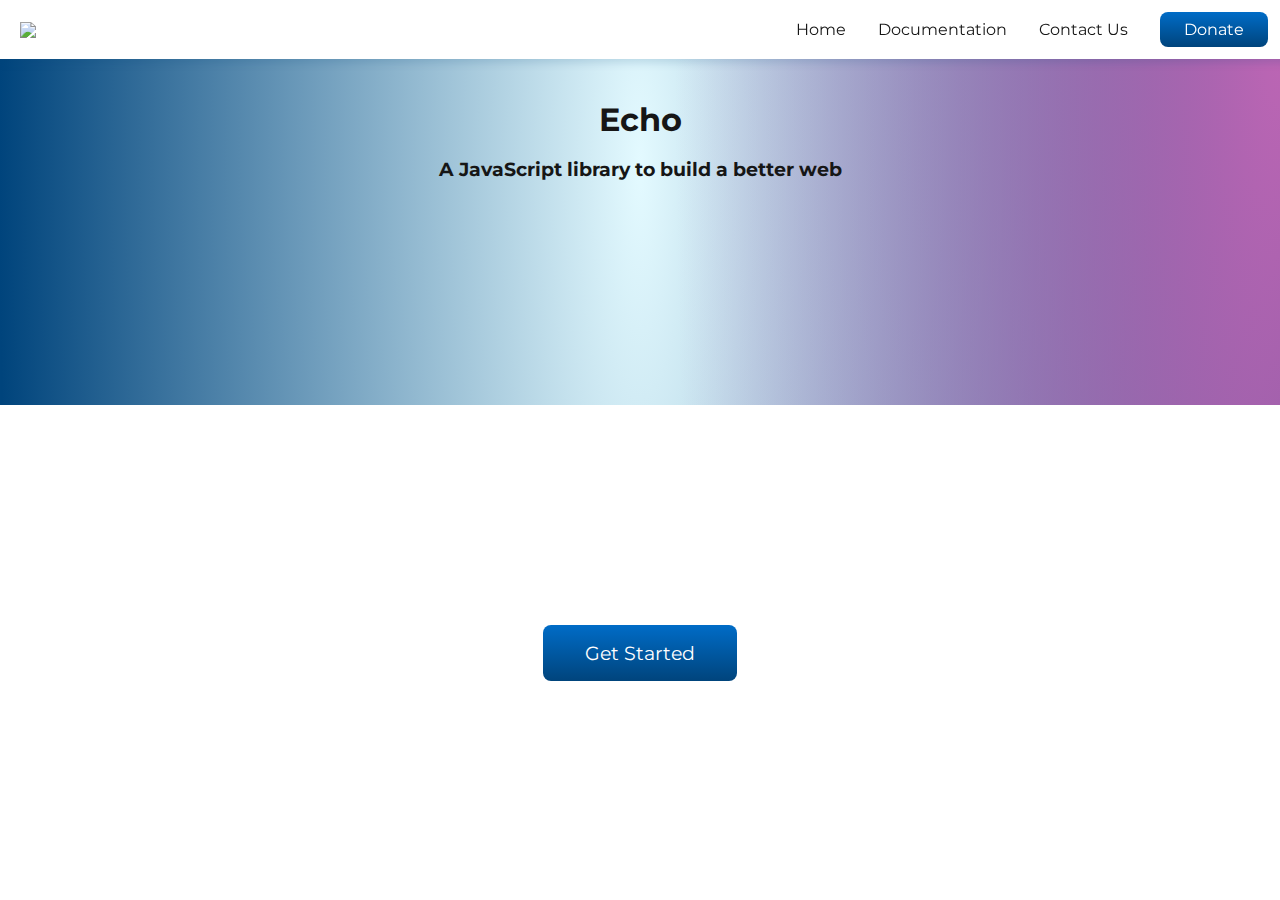
==== web/index.html @ 18caff12 "Moved website files into a folder" ====
<!DOCTYPE html>
<html>
	<head>
		<title>Echo | Home</title>
		<meta charset="utf-8">
		<meta lang="en">

		<script type="module" src="../lib/echo.js"></script>
		<link rel="stylesheet" href="styles.css" class="css">
		<link rel="shortcut icon" type="image/svg" href="./assets/logo.svg">
		<link href='https://fonts.googleapis.com/css?family=Montserrat' rel='stylesheet'>
	</head>
	<body>
		<echo-header></echo-header>

		<main>
			<div id="gradient">
				<div id="title">
					<h1>Echo</h1>
					<h3>A JavaScript library to build a better web</h3>
				</div>
				<div id="curve">test</div>
			</div>

			<div id="cta-box">
				<a class="call-to-action" href="/">Get Started</a>
			</div>
		</main>

		<script type="text/javascript" src="./main.js"></script>
	</body>
</html>
---- web/styles.css ----
:root {
	--dark-blue: 0, 68, 124;
	--magenta: 191, 102, 181;
	--text: 22, 22, 22;
}

html, body {
	margin: 0;
	padding: 0;
	font-family: 'Montserrat';
	font-size: 16px;
	color: rgb(var(--text));
}

echo-header header {
	position: fixed;
	top: 0;
	width: 100%;
	background-color: #fff;
	box-shadow: 0 4px 8px 0 rgba(var(--dark-blue), .15);
	display: flex;
	flex-direction: row;
	justify-content: space-between;
	align-items: center;
	padding: 4px;
	z-index: 1;
}

main {
	position: relative;
	height: 100vh;
}

.call-to-action {
	background: linear-gradient(rgb(0, 108, 199), rgb(var(--dark-blue)));
	border: none;
	outline: none;
	border-radius: 8px;
	color: white;
	font-size: 1.2rem;
	font-family: 'Montserrat';
	padding: 16px 42px;
	margin: 0 16px;
	cursor: pointer;
	text-decoration: none;
}

#cta-box {
	display: flex;
	justify-content: center;
	align-items: center;
	width: 100%;
	height: 55%;
}

#donate-btn {
	background: linear-gradient(rgb(0, 108, 199), rgb(var(--dark-blue)));
	border: none;
	outline: none;
	border-radius: 8px;
	color: white;
	font-size: 1rem;
	font-family: 'Montserrat';
	padding: 8px 24px;
	margin: 0 16px;
	cursor: pointer;
}

#curve {
	position: absolute;
	bottom: 0;
	width: 100%;
	height: 100%;
	background-image: url('assets/curve.svg');
	background-repeat: no-repeat;
	background-position: bottom;
	background-size: 100%;
}

#gradient {
	position: relative;
	width: 100%;
	height: 45%;
	background: radial-gradient(47.33% 709.16% at 100% 0%, #BF66B5 0%, rgba(212, 71, 248, 0) 100%), 
							radial-gradient(50% 749.22% at 50% 40.99%, rgba(200, 245, 255, 0.5) 0%, #00447C 100%);
	box-sizing: border-box;
	padding: 100px 0 0 0;
}

#logo {
	width: 48px;
	margin: 0 16px;
}

#nav-links {
	display: flex;
	flex-direction: row;
	justify-content: space-between;
	align-items: center;
	list-style: none;
	margin: 8px 0;
}

#nav-links a {
	text-decoration: none;
	color: rgb(var(--text));
	padding: 0 16px;
}

#title {
	display: flex;
	flex-direction: column;
	justify-content: center;
	align-items: center;
}

#title h1 {
	margin: 0;
}
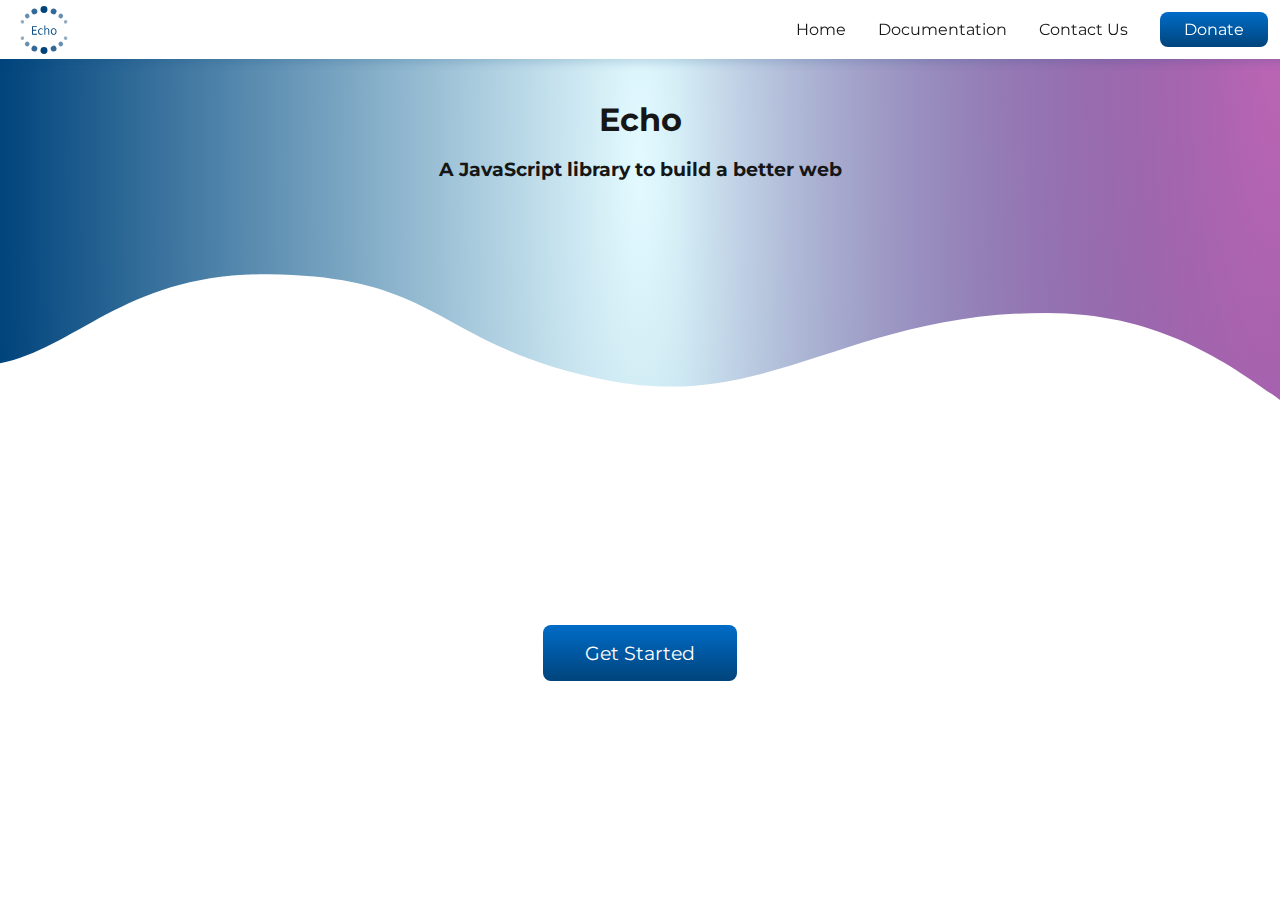
==== commit ce86ee4c: "File path fixes for website" ====
--- a/web/index.html
+++ b/web/index.html
@@ -7,7 +7,7 @@
 
 		<script type="module" src="../lib/echo.js"></script>
 		<link rel="stylesheet" href="styles.css" class="css">
-		<link rel="shortcut icon" type="image/svg" href="./assets/logo.svg">
+		<link rel="shortcut icon" type="image/svg" href="../assets/logo.svg">
 		<link href='https://fonts.googleapis.com/css?family=Montserrat' rel='stylesheet'>
 	</head>
 	<body>
--- a/web/styles.css
+++ b/web/styles.css
@@ -71,7 +71,7 @@
 	bottom: 0;
 	width: 100%;
 	height: 100%;
-	background-image: url('assets/curve.svg');
+	background-image: url('../assets/curve.svg');
 	background-repeat: no-repeat;
 	background-position: bottom;
 	background-size: 100%;
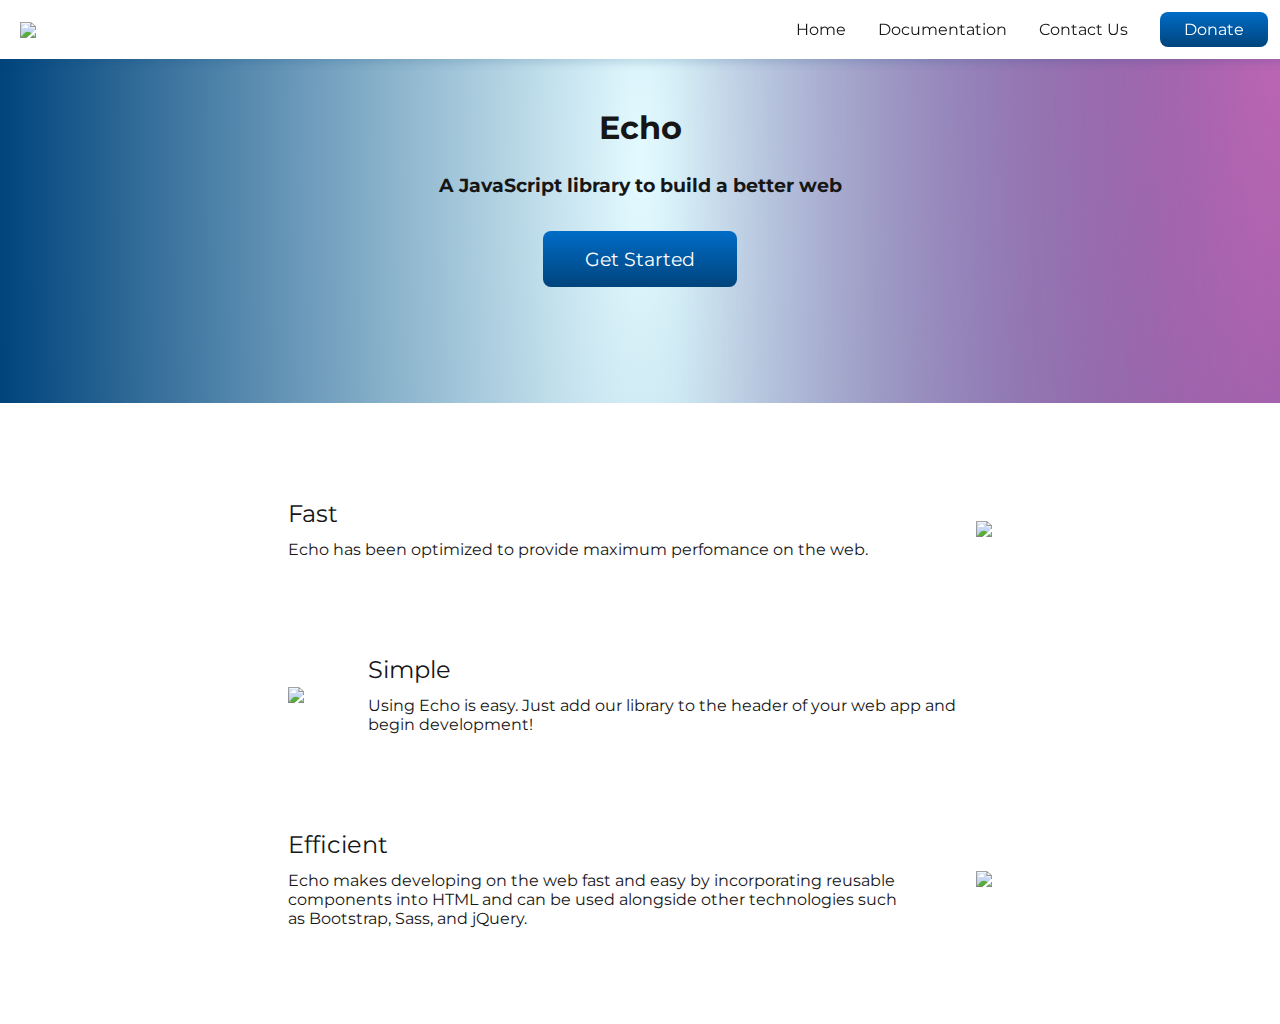
==== commit faa2a847: "Updates to the website homepage" ====
--- a/web/index.html
+++ b/web/index.html
@@ -5,27 +5,45 @@
 		<meta charset="utf-8">
 		<meta lang="en">
 
-		<script type="module" src="../lib/echo.js"></script>
+		<script type="module" src="../lib/echo.js" crossorigin="anonymous"></script>
 		<link rel="stylesheet" href="styles.css" class="css">
-		<link rel="shortcut icon" type="image/svg" href="../assets/logo.svg">
+		<link rel="shortcut icon" type="image/svg" href="./assets/logo.svg">
 		<link href='https://fonts.googleapis.com/css?family=Montserrat' rel='stylesheet'>
 	</head>
 	<body>
 		<echo-header></echo-header>
 
-		<main>
-			<div id="gradient">
-				<div id="title">
-					<h1>Echo</h1>
-					<h3>A JavaScript library to build a better web</h3>
-				</div>
-				<div id="curve">test</div>
-			</div>
-
-			<div id="cta-box">
+		<section id="gradient">
+			<div id="title">
+				<h1>Echo</h1>
+				<h3>A JavaScript library to build a better web</h3>
 				<a class="call-to-action" href="/">Get Started</a>
 			</div>
-		</main>
+			<div class="curve" id="curve-1"></div>
+			<div class="curve" id="curve-2"></div>
+		</section>
+
+		<section id="details">
+			<echo-about 
+				header="Fast" 
+				text="Echo has been optimized to provide maximum perfomance on the web." 
+				src="./assets/fast.svg"
+			>
+			</echo-about>
+			<echo-about 
+				direction="row-reverse" 
+				header="Simple" 
+				text="Using Echo is easy. Just add our library to the header of your web app and begin development!" 
+				src="./assets/simple.svg"
+			>
+			</echo-about>
+			<echo-about 
+				header="Efficient" 
+				text="Echo makes developing on the web fast and easy by incorporating reusable components into HTML and can be used alongside other technologies such as Bootstrap, Sass, and jQuery." 
+				src="./assets/efficient.svg"
+			>
+			</echo-about>
+		</section>
 
 		<script type="text/javascript" src="./main.js"></script>
 	</body>
--- a/web/styles.css
+++ b/web/styles.css
@@ -10,6 +10,16 @@
 	font-family: 'Montserrat';
 	font-size: 16px;
 	color: rgb(var(--text));
+	overflow-x: hidden;
+}
+
+echo-about > div {
+	display: flex;
+	flex-direction: row;
+	justify-content: space-between;
+	align-items: center;
+	margin: 96px;
+	gap: 64px;
 }
 
 echo-header header {
@@ -23,12 +33,19 @@
 	justify-content: space-between;
 	align-items: center;
 	padding: 4px;
-	z-index: 1;
+	z-index: 10;
 }
 
-main {
-	position: relative;
-	height: 100vh;
+.about-content {
+	display: flex;
+	flex-direction: column;
+	justify-content: space-around;
+}
+
+.about-header {
+	font-size: 24px;
+	padding-bottom: 12px;
+	width: fit-content;
 }
 
 .call-to-action {
@@ -40,17 +57,36 @@
 	font-size: 1.2rem;
 	font-family: 'Montserrat';
 	padding: 16px 42px;
-	margin: 0 16px;
+	margin: 16px;
+	text-decoration: none;
+	z-index: 1;
 	cursor: pointer;
-	text-decoration: none;
 }
 
-#cta-box {
-	display: flex;
-	justify-content: center;
-	align-items: center;
-	width: 100%;
-	height: 55%;
+.curve {
+	position: absolute;
+	bottom: 0;
+	width: 200%;
+	height: 100%;
+	background-image: url('./assets/curve.svg');
+	background-repeat: repeat-x;
+	background-position: bottom;
+	background-size: 25%;
+}
+
+#curve-1 {
+	opacity: 0.9;
+	animation: wave 24s linear infinite forwards;
+}
+
+#curve-2 {
+	opacity: 0.5;
+	animation: wave 28s linear infinite forwards;
+}
+
+#details {
+	width: 70%;
+	margin: auto;
 }
 
 #donate-btn {
@@ -66,25 +102,14 @@
 	cursor: pointer;
 }
 
-#curve {
-	position: absolute;
-	bottom: 0;
-	width: 100%;
-	height: 100%;
-	background-image: url('../assets/curve.svg');
-	background-repeat: no-repeat;
-	background-position: bottom;
-	background-size: 100%;
-}
-
 #gradient {
 	position: relative;
 	width: 100%;
-	height: 45%;
+	height: 85%;
 	background: radial-gradient(47.33% 709.16% at 100% 0%, #BF66B5 0%, rgba(212, 71, 248, 0) 100%), 
 							radial-gradient(50% 749.22% at 50% 40.99%, rgba(200, 245, 255, 0.5) 0%, #00447C 100%);
 	box-sizing: border-box;
-	padding: 100px 0 0 0;
+	padding: 100px 0 100px 0;
 }
 
 #logo {
@@ -115,5 +140,14 @@
 }
 
 #title h1 {
-	margin: 0;
-}+	margin: 8px auto;
+}
+
+@keyframes wave {
+	from {
+		left: 0%;
+	}
+	to {
+		left: -100%;
+	}
+}
